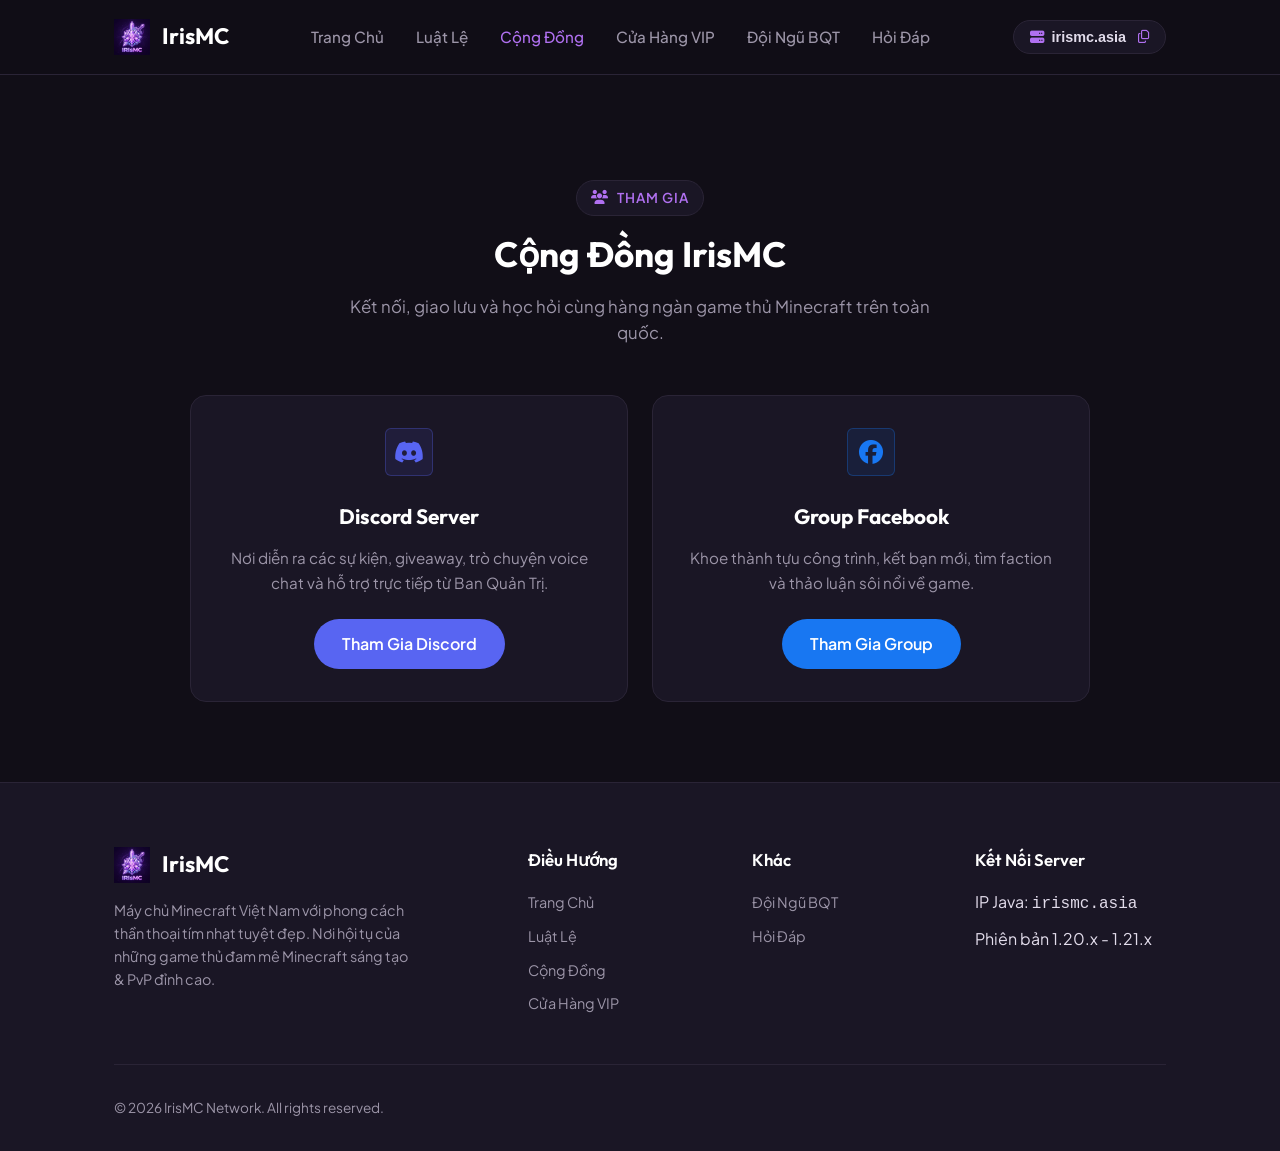
==== pages/community.html @ c966b24e "Add files via upload" ====
<!DOCTYPE html>
<html lang="vi">

<head>
    <meta charset="UTF-8">
    <meta name="viewport" content="width=device-width, initial-scale=1.0">
    <title>IrisMC - Cộng Đồng</title>
    <link rel="icon" type="image/png" href="../assets/logo.png">
    <link rel="stylesheet" href="https://cdnjs.cloudflare.com/ajax/libs/font-awesome/6.4.2/css/all.min.css">
    <link rel="stylesheet" href="../style.css">
</head>

<body>
    <header class="header">
        <div class="container nav-wrapper">
            <a href="../index.html" class="brand-logo">
                <img src="../assets/logo.png" alt="IrisMC Logo" width="44" height="44">
                <span class="brand-name">IrisMC</span>
            </a>

            <ul class="nav-menu">
                <li><a href="../index.html" class="nav-link">Trang Chủ</a></li>
                <li><a href="rules.html" class="nav-link">Luật Lệ</a></li>
                <li><a href="community.html" class="nav-link active">Cộng Đồng</a></li>
                <li><a href="ranks.html" class="nav-link">Cửa Hàng VIP</a></li>
                <li><a href="staff.html" class="nav-link">Đội Ngũ BQT</a></li>
                <li><a href="faq.html" class="nav-link">Hỏi Đáp</a></li>
            </ul>

            <div class="nav-actions">
                <button class="btn-ip-pill js-copy-ip" title="Click để chép IP server">
                    <i class="fa-solid fa-server"></i>
                    <span>irismc.asia</span>
                    <i class="fa-regular fa-copy" style="font-size: 0.8rem; margin-left: 4px;"></i>
                </button>
                <button class="btn-toggle-menu" aria-label="Mở menu mobile">
                    <i class="fa-solid fa-bars"></i>
                </button>
            </div>
        </div>
    </header>

    <div style="padding-top: 100px;"></div>

    <section class="section">
        <div class="container">
            <div class="text-center">
                <span class="section-tag"><i class="fa-solid fa-users"></i> Tham Gia</span>
                <h2 class="section-title">Cộng Đồng IrisMC</h2>
                <p class="section-desc">Kết nối, giao lưu và học hỏi cùng hàng ngàn game thủ Minecraft trên toàn quốc.
                </p>
            </div>

            <div class="gamemode-grid" style="max-width: 900px; margin: 0 auto;">
                <div class="gamemode-card"
                    style="text-align: center; display: flex; flex-direction: column; align-items: center; justify-content: center;">
                    <div class="gamemode-icon"
                        style="background: rgba(88, 101, 242, 0.1); border-color: rgba(88, 101, 242, 0.3); color: #5865F2;">
                        <i class="fa-brands fa-discord"></i>
                    </div>
                    <h3 class="gamemode-title">Discord Server</h3>
                    <p class="gamemode-desc">Nơi diễn ra các sự kiện, giveaway, trò chuyện voice chat và hỗ trợ trực
                        tiếp từ Ban Quản Trị.</p>
                    <a href="https://discord.gg/JAzSKUYzag" target="_blank" class="btn-primary" style="background: #5865F2;">Tham
                        Gia Discord</a>
                </div>

                <div class="gamemode-card"
                    style="text-align: center; display: flex; flex-direction: column; align-items: center; justify-content: center;">
                    <div class="gamemode-icon"
                        style="background: rgba(24, 119, 242, 0.1); border-color: rgba(24, 119, 242, 0.3); color: #1877F2;">
                        <i class="fa-brands fa-facebook"></i>
                    </div>
                    <h3 class="gamemode-title">Group Facebook</h3>
                    <p class="gamemode-desc">Khoe thành tựu công trình, kết bạn mới, tìm faction và thảo luận sôi nổi về
                        game.</p>
                    <a href="https://facebook.com" target="_blank" class="btn-primary" style="background: #1877F2;">Tham
                        Gia Group</a>
                </div>
            </div>
        </div>
    </section>

    <!-- Footer -->
    <footer class="footer">
        <div class="container">
            <div class="footer-grid">
                <div class="footer-brand">
                    <a href="../index.html" class="brand-logo">
                        <img src="../assets/logo.png" alt="IrisMC Logo" width="36" height="36">
                        <span class="brand-name">IrisMC</span>
                    </a>
                    <p>Máy chủ Minecraft Việt Nam với phong cách thần thoại tím nhạt tuyệt đẹp. Nơi hội tụ của những
                        game thủ đam mê Minecraft sáng tạo & PvP đỉnh cao.</p>
                </div>

                <div>
                    <h4 class="footer-title">Điều Hướng</h4>
                    <ul class="footer-links">
                        <li><a href="../index.html">Trang Chủ</a></li>
                        <li><a href="rules.html">Luật Lệ</a></li>
                        <li><a href="community.html">Cộng Đồng</a></li>
                        <li><a href="ranks.html">Cửa Hàng VIP</a></li>
                    </ul>
                </div>

                <div>
                    <h4 class="footer-title">Khác</h4>
                    <ul class="footer-links">
                        <li><a href="staff.html">Đội Ngũ BQT</a></li>
                        <li><a href="faq.html">Hỏi Đáp</a></li>
                    </ul>
                </div>

                <div>
                    <h4 class="footer-title">Kết Nối Server</h4>
                    <ul class="footer-links">
                        <li>IP Java: <code>irismc.asia</code></li>
                        <li>Phiên bản 1.20.x - 1.21.x</li>
                    </ul>
                </div>
            </div>

            <div class="footer-bottom">
                <div>&copy; 2026 IrisMC Network. All rights reserved.</div>
            </div>
        </div>
    </footer>
    <script src="../script.js"></script>
</body>

</html>
---- style.css ----
/* ==========================================================================
   IrisMC Server Website - Simple & Clean Design System
   Theme: Minimalist Dark with Light Purple Accent
   ========================================================================== */

@import url('https://fonts.googleapis.com/css2?family=Outfit:wght@400;600;700&family=Plus+Jakarta+Sans:wght@400;500;600&display=swap');

/* --- CSS Variables / Design Tokens --- */
:root {
    /* Simple Dark Theme Palette */
    --bg-main: #110e17;       /* Very dark purple-grey */
    --bg-card: #1a1625;       /* Slightly lighter for cards */
    --bg-hover: #231d33;      /* Hover state for interactive elements */
    
    /* Simplified Purple Accents */
    --purple-primary: #b070f0; /* Clean medium-light purple */
    --purple-light: #d8b4fe;   /* Soft lavender for highlights */
    
    /* Text Colors */
    --text-main: #e2dceb;
    --text-muted: #9c95a8;
    
    /* UI Elements */
    --border-color: #2a2436;
    
    /* Typography */
    --font-heading: 'Outfit', sans-serif;
    --font-body: 'Plus Jakarta Sans', sans-serif;
    
    /* Spacing & Borders */
    --radius-sm: 6px;
    --radius-md: 10px;
    --radius-lg: 16px;
    --radius-full: 99px;

    --transition: all 0.2s ease-in-out;
}

/* --- Global Reset & Base Styles --- */
*, *::before, *::after {
    box-sizing: border-box;
    margin: 0;
    padding: 0;
}

html {
    scroll-behavior: smooth;
    font-size: 16px;
}

body {
    background-color: var(--bg-main);
    color: var(--text-main);
    font-family: var(--font-body);
    line-height: 1.6;
    overflow-x: hidden;
}

/* Custom Scrollbar - Simplified */
::-webkit-scrollbar {
    width: 8px;
}
::-webkit-scrollbar-track {
    background: var(--bg-main);
}
::-webkit-scrollbar-thumb {
    background: var(--border-color);
    border-radius: 4px;
}
::-webkit-scrollbar-thumb:hover {
    background: var(--purple-primary);
}

a {
    color: inherit;
    text-decoration: none;
}

/* --- Container & Typography --- */
.container {
    width: 100%;
    max-width: 1100px; /* Slightly narrower for a cleaner look */
    margin: 0 auto;
    padding: 0 1.5rem;
}

.section-tag {
    display: inline-flex;
    align-items: center;
    gap: 8px;
    padding: 6px 14px;
    background: var(--bg-card);
    border: 1px solid var(--border-color);
    border-radius: var(--radius-full);
    color: var(--purple-primary);
    font-size: 0.85rem;
    font-weight: 600;
    text-transform: uppercase;
    letter-spacing: 1px;
    margin-bottom: 1rem;
}

.section-title {
    font-family: var(--font-heading);
    font-size: 2.2rem;
    font-weight: 700;
    line-height: 1.3;
    margin-bottom: 1rem;
    color: #ffffff;
}

.section-desc {
    color: var(--text-muted);
    font-size: 1.05rem;
    max-width: 600px;
    margin: 0 auto 3rem auto;
}

.text-center {
    text-align: center;
}

/* --- Header / Navbar --- */
.header {
    position: fixed;
    top: 0;
    left: 0;
    right: 0;
    z-index: 100;
    padding: 1.2rem 0;
    background: rgba(17, 14, 23, 0.95);
    border-bottom: 1px solid var(--border-color);
    backdrop-filter: blur(8px);
}

.nav-wrapper {
    display: flex;
    align-items: center;
    justify-content: space-between;
}

.brand-logo {
    display: flex;
    align-items: center;
    gap: 12px;
}

.brand-logo img {
    width: 36px;
    height: 36px;
    object-fit: contain;
}

.brand-name {
    font-family: var(--font-heading);
    font-size: 1.4rem;
    font-weight: 700;
    color: #ffffff;
}

.nav-menu {
    display: flex;
    align-items: center;
    gap: 2rem;
    list-style: none;
}

.nav-link {
    font-weight: 500;
    font-size: 0.95rem;
    color: var(--text-muted);
    transition: var(--transition);
}

.nav-link:hover, .nav-link.active {
    color: var(--purple-primary);
}

.nav-actions {
    display: flex;
    align-items: center;
    gap: 1rem;
}

.btn-ip-pill {
    display: inline-flex;
    align-items: center;
    gap: 8px;
    background: var(--bg-card);
    border: 1px solid var(--border-color);
    padding: 8px 16px;
    border-radius: var(--radius-full);
    color: var(--text-main);
    font-weight: 600;
    font-size: 0.9rem;
    cursor: pointer;
    transition: var(--transition);
}

.btn-ip-pill:hover {
    border-color: var(--purple-primary);
    color: #ffffff;
}

.btn-ip-pill:active {
    transform: scale(0.95);
}

.btn-ip-pill i {
    color: var(--purple-primary);
}

.btn-toggle-menu {
    display: none;
    background: none;
    border: none;
    color: var(--text-main);
    font-size: 1.5rem;
    cursor: pointer;
}

/* --- Hero Section --- */
.hero {
    padding: 10rem 0 6rem 0;
    display: flex;
    align-items: center;
    justify-content: center;
    position: relative;
}

.hero-content {
    text-align: center;
    max-width: 800px;
    margin: 0 auto;
}

.hero-badge {
    display: inline-flex;
    align-items: center;
    gap: 10px;
    padding: 6px 18px;
    background: var(--bg-card);
    border: 1px solid var(--border-color);
    border-radius: var(--radius-full);
    margin-bottom: 2rem;
}

.pulse-dot {
    width: 8px;
    height: 8px;
    background-color: #4ade80;
    border-radius: 50%;
}

.hero-badge-text {
    font-size: 0.9rem;
    font-weight: 600;
    color: var(--text-main);
}

.hero-title {
    font-family: var(--font-heading);
    font-size: 3.5rem;
    font-weight: 700;
    line-height: 1.2;
    margin-bottom: 1.5rem;
    color: #ffffff;
}

.hero-title span {
    color: var(--purple-primary);
}

.hero-subtitle {
    font-size: 1.1rem;
    color: var(--text-muted);
    line-height: 1.6;
    margin-bottom: 3rem;
}

.hero-buttons {
    display: flex;
    align-items: center;
    justify-content: center;
    gap: 1rem;
    flex-wrap: wrap;
}

/* Button Styles - Simplified */
.btn-primary {
    display: inline-flex;
    align-items: center;
    gap: 10px;
    background: var(--purple-primary);
    color: #ffffff;
    font-weight: 600;
    font-size: 1rem;
    padding: 12px 28px;
    border-radius: var(--radius-full);
    border: none;
    cursor: pointer;
    transition: var(--transition);
}

.btn-primary:hover {
    background: #c38cf9;
}

.btn-primary:active {
    transform: scale(0.95);
}

.btn-secondary {
    display: inline-flex;
    align-items: center;
    gap: 10px;
    background: var(--bg-card);
    color: var(--text-main);
    font-weight: 600;
    font-size: 1rem;
    padding: 12px 28px;
    border-radius: var(--radius-full);
    border: 1px solid var(--border-color);
    cursor: pointer;
    transition: var(--transition);
}

.btn-secondary:hover {
    background: var(--bg-hover);
    border-color: var(--purple-primary);
}

.btn-secondary:active {
    transform: scale(0.95);
}

/* Quick Stats Bar */
.stats-grid {
    display: grid;
    grid-template-columns: repeat(4, 1fr);
    gap: 1rem;
    margin-top: 5rem;
}

.stat-card {
    background: var(--bg-card);
    border: 1px solid var(--border-color);
    border-radius: var(--radius-md);
    padding: 1.5rem;
    text-align: center;
}

.stat-icon {
    font-size: 1.5rem;
    color: var(--purple-primary);
    margin-bottom: 0.5rem;
}

.stat-number {
    font-family: var(--font-heading);
    font-size: 1.5rem;
    font-weight: 700;
    color: #ffffff;
    margin-bottom: 0.25rem;
}

.stat-label {
    font-size: 0.85rem;
    color: var(--text-muted);
}

/* --- Common Section Styles --- */
.section {
    padding: 5rem 0;
}

/* --- Gamemodes Section --- */
.gamemode-grid {
    display: grid;
    grid-template-columns: repeat(auto-fit, minmax(250px, 1fr));
    gap: 1.5rem;
}

.gamemode-card {
    background: var(--bg-card);
    border: 1px solid var(--border-color);
    border-radius: var(--radius-lg);
    padding: 2rem;
    display: flex;
    flex-direction: column;
    transition: var(--transition);
}

.gamemode-card:hover {
    border-color: var(--purple-primary);
}

.gamemode-icon {
    width: 48px;
    height: 48px;
    background: var(--bg-main);
    border: 1px solid var(--border-color);
    border-radius: var(--radius-sm);
    display: flex;
    align-items: center;
    justify-content: center;
    font-size: 1.5rem;
    color: var(--purple-primary);
    margin-bottom: 1.5rem;
}

.gamemode-title {
    font-family: var(--font-heading);
    font-size: 1.3rem;
    font-weight: 700;
    margin-bottom: 0.8rem;
    color: #ffffff;
}

.gamemode-desc {
    color: var(--text-muted);
    font-size: 0.95rem;
    margin-bottom: 1.5rem;
    flex-grow: 1;
}

.gamemode-tags {
    display: flex;
    flex-wrap: wrap;
    gap: 6px;
}

.tag {
    font-size: 0.75rem;
    padding: 4px 10px;
    background: var(--bg-main);
    border: 1px solid var(--border-color);
    border-radius: var(--radius-sm);
    color: var(--text-muted);
}

/* --- Server Features Section --- */
.features-grid {
    display: grid;
    grid-template-columns: repeat(auto-fit, minmax(300px, 1fr));
    gap: 1.5rem;
}

.feature-box {
    display: flex;
    align-items: flex-start;
    gap: 1.2rem;
    background: var(--bg-card);
    border: 1px solid var(--border-color);
    border-radius: var(--radius-md);
    padding: 1.5rem;
    transition: var(--transition);
}

.feature-box:active {
    transform: scale(0.98);
}

.feature-icon-wrapper {
    flex-shrink: 0;
    font-size: 1.5rem;
    color: var(--purple-primary);
}

.feature-info h4 {
    font-family: var(--font-heading);
    font-size: 1.1rem;
    font-weight: 600;
    margin-bottom: 0.4rem;
    color: #ffffff;
}

.feature-info p {
    color: var(--text-muted);
    font-size: 0.9rem;
}

/* --- Ranks & VIP Store Showcase --- */
.ranks-grid {
    display: grid;
    grid-template-columns: repeat(auto-fit, minmax(240px, 1fr));
    gap: 1.5rem;
}

.rank-card {
    background: var(--bg-card);
    border: 1px solid var(--border-color);
    border-radius: var(--radius-lg);
    padding: 2rem 1.5rem;
    text-align: center;
    display: flex;
    flex-direction: column;
    transition: var(--transition);
}

.rank-card:active {
    transform: scale(0.98);
}

.rank-card.popular {
    border-color: var(--purple-primary);
    position: relative;
}

.popular-badge {
    position: absolute;
    top: -12px;
    left: 50%;
    transform: translateX(-50%);
    background: var(--purple-primary);
    color: #ffffff;
    font-size: 0.75rem;
    font-weight: 700;
    padding: 4px 12px;
    border-radius: var(--radius-full);
}

.rank-name {
    font-family: var(--font-heading);
    font-size: 1.5rem;
    font-weight: 700;
    margin-bottom: 0.5rem;
    color: #ffffff;
}

.rank-price {
    font-size: 1.8rem;
    font-weight: 700;
    color: var(--purple-primary);
    margin-bottom: 1.5rem;
}

.rank-price span {
    font-size: 0.9rem;
    color: var(--text-muted);
    font-weight: 400;
}

.rank-features {
    list-style: none;
    margin-bottom: 2rem;
    text-align: left;
    flex-grow: 1;
}

.rank-features li {
    padding: 6px 0;
    font-size: 0.9rem;
    color: var(--text-muted);
    display: flex;
    align-items: center;
    gap: 8px;
}

.rank-features li i {
    color: var(--purple-primary);
    font-size: 0.8rem;
}

/* --- Staff Section --- */
.staff-section-tag {
    display: inline-flex;
    align-items: center;
    justify-content: center;
    gap: 15px;
    color: rgba(176, 112, 240, 0.4);
    font-size: 0.8rem;
    font-weight: 700;
    letter-spacing: 2px;
    text-transform: uppercase;
    margin-bottom: 1.5rem;
}

.staff-section-tag::before,
.staff-section-tag::after {
    content: "";
    display: inline-block;
    width: 30px;
    height: 1px;
    background: linear-gradient(90deg, transparent, rgba(176, 112, 240, 0.5));
}
.staff-section-tag::after {
    background: linear-gradient(90deg, rgba(176, 112, 240, 0.5), transparent);
}

.staff-section-tag span {
    color: #b070f0;
}

.staff-premium-grid {
    display: grid;
    grid-template-columns: repeat(2, 1fr);
    gap: 2rem;
    max-width: 960px;
    margin: 3rem auto 0 auto;
}

.staff-premium-card {
    background: #151221;
    border: 1px solid rgba(255, 255, 255, 0.04);
    border-radius: 20px;
    padding: 2.5rem 2rem;
    text-align: center;
    transition: all 0.3s cubic-bezier(0.16, 1, 0.3, 1);
    display: flex;
    flex-direction: column;
    align-items: center;
    box-shadow: 0 10px 40px -15px rgba(0, 0, 0, 0.7);
}

.staff-premium-card:hover {
    border-color: rgba(176, 112, 240, 0.3);
    transform: translateY(-5px);
    box-shadow: 0 20px 40px -10px rgba(176, 112, 240, 0.1), 0 10px 30px -15px rgba(0, 0, 0, 0.7);
}

.staff-premium-avatar-container {
    width: 100%;
    height: 320px;
    border-radius: 14px;
    background: radial-gradient(circle at center, #1b162e 0%, #0d0a14 100%);
    border: 1px solid rgba(255, 255, 255, 0.02);
    margin-bottom: 2rem;
    display: flex;
    align-items: center;
    justify-content: center;
    overflow: hidden;
    position: relative;
}

.staff-premium-avatar-img {
    height: 80%;
    object-fit: contain;
    image-rendering: pixelated;
    transition: transform 0.4s cubic-bezier(0.16, 1, 0.3, 1);
}

.staff-premium-card:hover .staff-premium-avatar-img {
    transform: translateY(-8px) scale(1.06);
}

.staff-premium-name {
    font-family: var(--font-heading);
    font-size: 1.6rem;
    font-weight: 700;
    color: #ffffff;
    margin-bottom: 0.75rem;
    letter-spacing: 0.5px;
}

.staff-premium-badges {
    display: flex;
    flex-wrap: wrap;
    gap: 8px;
    justify-content: center;
    margin-bottom: 1.5rem;
}

.staff-badge {
    font-size: 0.75rem;
    font-weight: 600;
    padding: 5px 12px;
    border-radius: 99px;
    letter-spacing: 0.3px;
    text-transform: capitalize;
}

.badge-owner {
    background: rgba(245, 158, 11, 0.08);
    border: 1px solid rgba(245, 158, 11, 0.3);
    color: #f59e0b;
}

.badge-admin {
    background: rgba(255, 255, 255, 0.04);
    border: 1px solid rgba(255, 255, 255, 0.12);
    color: var(--text-main);
}

.badge-gray {
    background: rgba(255, 255, 255, 0.04);
    border: 1px solid rgba(255, 255, 255, 0.12);
    color: var(--text-muted);
}

.staff-premium-desc {
    font-size: 0.95rem;
    line-height: 1.7;
    color: var(--text-muted);
    margin-bottom: 2rem;
    max-width: 90%;
    flex-grow: 1;
}

.staff-premium-buttons {
    display: flex;
    gap: 12px;
    width: 100%;
    justify-content: center;
}

.btn-premium-action {
    display: inline-flex;
    align-items: center;
    justify-content: center;
    gap: 8px;
    font-weight: 600;
    font-size: 0.9rem;
    padding: 10px 24px;
    border-radius: 99px;
    transition: all 0.2s ease-in-out;
    cursor: pointer;
    text-decoration: none;
    flex: 1;
    max-width: 150px;
}

.btn-premium-action.btn-blue {
    background: #4f46e5;
    color: #ffffff;
    border: none;
}

.btn-premium-action.btn-blue:hover {
    background: #4338ca;
    transform: translateY(-2px);
    box-shadow: 0 4px 12px rgba(79, 70, 229, 0.3);
}

.btn-premium-action.btn-blue:active {
    transform: translateY(0);
}

.btn-premium-action.btn-outline {
    background: rgba(255, 255, 255, 0.02);
    border: 1px solid rgba(255, 255, 255, 0.15);
    color: #ffffff;
}

.btn-premium-action.btn-outline:hover {
    background: rgba(255, 255, 255, 0.07);
    border-color: rgba(255, 255, 255, 0.3);
    transform: translateY(-2px);
}

.btn-premium-action.btn-outline:active {
    transform: translateY(0);
}

@media (max-width: 868px) {
    .staff-premium-grid {
        grid-template-columns: 1fr;
        gap: 2rem;
        max-width: 480px;
    }
}

/* --- FAQ Section --- */
.faq-accordion {
    max-width: 700px;
    margin: 0 auto;
    display: flex;
    flex-direction: column;
    gap: 0.8rem;
}

.faq-item {
    background: var(--bg-card);
    border: 1px solid var(--border-color);
    border-radius: var(--radius-md);
    overflow: hidden;
}

.faq-header {
    padding: 1.2rem 1.5rem;
    display: flex;
    align-items: center;
    justify-content: space-between;
    cursor: pointer;
    font-weight: 600;
    font-size: 1rem;
    color: #ffffff;
    user-select: none;
}

.faq-header i {
    color: var(--purple-primary);
    transition: var(--transition);
}

.faq-item.active .faq-header i {
    transform: rotate(180deg);
}

.faq-body {
    max-height: 0;
    overflow: hidden;
    transition: max-height 0.3s ease;
    padding: 0 1.5rem;
    color: var(--text-muted);
    font-size: 0.95rem;
    line-height: 1.6;
}

.faq-item.active .faq-body {
    max-height: 200px;
    padding: 0 1.5rem 1.2rem 1.5rem;
}

/* --- Footer --- */
.footer {
    background: var(--bg-card);
    border-top: 1px solid var(--border-color);
    padding: 4rem 0 2rem 0;
}

.footer-grid {
    display: grid;
    grid-template-columns: 2fr 1fr 1fr 1fr;
    gap: 2rem;
    margin-bottom: 3rem;
}

.footer-brand p {
    color: var(--text-muted);
    font-size: 0.9rem;
    margin: 1rem 0;
    max-width: 300px;
}

.footer-title {
    font-family: var(--font-heading);
    font-size: 1.05rem;
    font-weight: 600;
    color: #ffffff;
    margin-bottom: 1rem;
}

.footer-links {
    list-style: none;
    display: flex;
    flex-direction: column;
    gap: 0.5rem;
}

.footer-links a {
    color: var(--text-muted);
    font-size: 0.9rem;
    transition: var(--transition);
}

.footer-links a:hover {
    color: var(--purple-primary);
}

.social-links {
    display: flex;
    gap: 0.8rem;
}

.social-btn {
    width: 36px;
    height: 36px;
    border-radius: var(--radius-sm);
    background: var(--bg-main);
    border: 1px solid var(--border-color);
    display: flex;
    align-items: center;
    justify-content: center;
    color: var(--text-muted);
    transition: var(--transition);
}

.social-btn:hover {
    color: var(--purple-primary);
    border-color: var(--purple-primary);
}

.social-btn:active {
    transform: scale(0.9);
}

.footer-bottom {
    border-top: 1px solid var(--border-color);
    padding-top: 2rem;
    display: flex;
    align-items: center;
    justify-content: space-between;
    color: var(--text-muted);
    font-size: 0.85rem;
    flex-wrap: wrap;
    gap: 1rem;
}

/* --- Toast Notification --- */
.toast-container {
    position: fixed;
    bottom: 2rem;
    right: 2rem;
    z-index: 1000;
    display: flex;
    flex-direction: column;
    gap: 10px;
    pointer-events: none;
}

.toast {
    pointer-events: auto;
    background: var(--bg-card);
    border: 1px solid var(--border-color);
    border-left: 4px solid var(--purple-primary);
    color: #ffffff;
    padding: 12px 20px;
    border-radius: var(--radius-sm);
    display: flex;
    align-items: center;
    gap: 10px;
    font-weight: 500;
    font-size: 0.95rem;
    animation: toastIn 0.3s ease forwards;
}

.toast i {
    color: var(--purple-primary);
}

@keyframes toastIn {
    from { opacity: 0; transform: translateY(15px); }
    to { opacity: 1; transform: translateY(0); }
}

/* --- Modal Dialog --- */
.modal-overlay {
    position: fixed;
    top: 0;
    left: 0;
    width: 100%;
    height: 100%;
    background: rgba(0, 0, 0, 0.6);
    z-index: 1000;
    display: flex;
    align-items: center;
    justify-content: center;
    opacity: 0;
    pointer-events: none;
    transition: var(--transition);
}

.modal-overlay.active {
    opacity: 1;
    pointer-events: auto;
}

.modal-content {
    background: var(--bg-main);
    border: 1px solid var(--border-color);
    border-radius: var(--radius-lg);
    width: 90%;
    max-width: 500px;
    padding: 2rem;
    position: relative;
    transform: translateY(20px);
    transition: var(--transition);
}

.modal-overlay.active .modal-content {
    transform: translateY(0);
}

.modal-close {
    position: absolute;
    top: 1rem;
    right: 1rem;
    background: none;
    border: none;
    color: var(--text-muted);
    font-size: 1.2rem;
    cursor: pointer;
}

.modal-close:hover {
    color: var(--text-main);
}

.modal-title {
    font-family: var(--font-heading);
    font-size: 1.5rem;
    font-weight: 700;
    color: #ffffff;
    margin-bottom: 1rem;
}

/* --- Responsive Media Queries --- */
@media (max-width: 992px) {
    .stats-grid {
        grid-template-columns: repeat(2, 1fr);
    }
    .footer-grid {
        grid-template-columns: 1fr 1fr;
    }
    .hero-title {
        font-size: 2.8rem;
    }
}

@media (max-width: 768px) {
    .nav-menu {
        position: fixed;
        top: 70px;
        left: 0;
        right: 0;
        background: var(--bg-card);
        border-bottom: 1px solid var(--border-color);
        flex-direction: column;
        padding: 1.5rem;
        gap: 1rem;
        display: none;
    }

    .nav-menu.active {
        display: flex;
    }

    .btn-toggle-menu {
        display: block;
    }

    .stats-grid, .footer-grid {
        grid-template-columns: 1fr;
    }

    .hero-title {
        font-size: 2.2rem;
    }
}

/* ==========================================
   Live Minecraft Server Status Component
   ========================================== */
.status-section {
    padding: 3rem 0;
    position: relative;
}

.status-card-box {
    background: var(--bg-card);
    border: 1px solid var(--border-color);
    border-radius: var(--radius-lg);
    padding: 2rem;
    box-shadow: 0 10px 30px rgba(0, 0, 0, 0.3);
    transition: var(--transition);
}

.status-card-box:hover {
    border-color: rgba(176, 112, 240, 0.4);
}

.status-card-header {
    display: flex;
    align-items: center;
    justify-content: space-between;
    flex-wrap: wrap;
    gap: 1rem;
    padding-bottom: 1.5rem;
    border-bottom: 1px solid var(--border-color);
    margin-bottom: 1.5rem;
}

.status-title-group {
    display: flex;
    align-items: center;
    gap: 12px;
}

.status-card-title {
    font-family: var(--font-heading);
    font-size: 1.4rem;
    font-weight: 700;
    color: #ffffff;
}

.badge-live {
    background: rgba(176, 112, 240, 0.15);
    color: var(--purple-primary);
    border: 1px solid rgba(176, 112, 240, 0.3);
    font-size: 0.75rem;
    font-weight: 700;
    padding: 2px 8px;
    border-radius: var(--radius-sm);
    letter-spacing: 0.5px;
}

.status-actions {
    display: flex;
    align-items: center;
    gap: 1rem;
}

.status-timestamp {
    font-size: 0.85rem;
    color: var(--text-muted);
}

.btn-refresh {
    display: inline-flex;
    align-items: center;
    gap: 6px;
    background: rgba(255, 255, 255, 0.05);
    border: 1px solid var(--border-color);
    color: var(--text-main);
    padding: 6px 14px;
    border-radius: var(--radius-full);
    font-size: 0.85rem;
    font-weight: 600;
    cursor: pointer;
    transition: var(--transition);
}

.btn-refresh:hover {
    background: var(--bg-hover);
    color: #ffffff;
    border-color: var(--purple-primary);
}

.status-details-grid {
    display: grid;
    grid-template-columns: repeat(4, 1fr);
    gap: 1.25rem;
    margin-bottom: 1.5rem;
}

.status-detail-card {
    background: rgba(0, 0, 0, 0.2);
    border: 1px solid var(--border-color);
    border-radius: var(--radius-md);
    padding: 1.25rem;
    display: flex;
    flex-direction: column;
    justify-content: space-between;
}

.detail-label {
    font-size: 0.85rem;
    color: var(--text-muted);
    margin-bottom: 8px;
    display: flex;
    align-items: center;
    gap: 6px;
}

.detail-label i {
    color: var(--purple-primary);
}

.detail-value {
    font-size: 1.3rem;
    font-weight: 700;
    color: #ffffff;
    font-family: var(--font-heading);
}

.text-online {
    color: #4ade80;
}

.text-offline {
    color: #ef4444;
}

.progress-bar-bg {
    width: 100%;
    height: 6px;
    background: rgba(255, 255, 255, 0.1);
    border-radius: var(--radius-full);
    overflow: hidden;
    margin-top: 10px;
}

.progress-bar-fill {
    height: 100%;
    background: linear-gradient(90deg, var(--purple-primary), var(--purple-light));
    border-radius: var(--radius-full);
    transition: width 0.5s ease-in-out;
}

.motd-banner {
    background: rgba(176, 112, 240, 0.08);
    border: 1px dashed rgba(176, 112, 240, 0.25);
    border-radius: var(--radius-md);
    padding: 1rem 1.25rem;
    display: flex;
    align-items: flex-start;
    gap: 12px;
}

.motd-icon {
    color: var(--purple-primary);
    font-size: 1.2rem;
    margin-top: 2px;
}

.motd-content {
    flex: 1;
}

.motd-title {
    font-size: 0.8rem;
    text-transform: uppercase;
    letter-spacing: 0.5px;
    color: var(--purple-light);
    font-weight: 700;
    margin-bottom: 2px;
}

.motd-text {
    font-size: 0.95rem;
    color: var(--text-main);
    font-family: monospace, sans-serif;
    word-break: break-word;
}

@media (max-width: 992px) {
    .status-details-grid {
        grid-template-columns: repeat(2, 1fr);
    }
}

@media (max-width: 576px) {
    .status-details-grid {
        grid-template-columns: 1fr;
    }
    .status-card-header {
        flex-direction: column;
        align-items: flex-start;
    }
}

/* ==========================================================================
   Ranks & VIP Store Custom Layout
   ========================================================================== */
.ranks-layout-wrapper {
    display: grid;
    grid-template-columns: 3fr 350px;
    gap: 2rem;
    align-items: start;
    margin-top: 3rem;
}

.ranks-main-content {
    width: 100%;
}

.ranks-sidebar {
    position: sticky;
    top: 100px;
    background: var(--bg-card);
    border: 1px solid var(--border-color);
    border-radius: var(--radius-lg);
    padding: 1.5rem;
    display: flex;
    flex-direction: column;
    align-items: center;
    gap: 1.5rem;
    box-shadow: 0 10px 30px rgba(0, 0, 0, 0.4);
}

.ranks-sidebar-title {
    font-family: var(--font-heading);
    font-size: 1.15rem;
    font-weight: 700;
    color: #ffffff;
    text-align: center;
    width: 100%;
    padding-bottom: 0.75rem;
    border-bottom: 1px solid var(--border-color);
}

.ranks-sidebar iframe {
    border-radius: 12px;
    border: none;
    background: #151221;
}

/* Card Accent Styling */
.rank-card.rank-member {
    border-color: rgba(148, 163, 184, 0.15);
}
.rank-card.rank-member .rank-price {
    color: #94a3b8;
}
.rank-card.rank-member:hover {
    border-color: #94a3b8;
    box-shadow: 0 8px 30px rgba(148, 163, 184, 0.1);
}

.rank-card.rank-iris {
    border-color: rgba(234, 179, 8, 0.15);
}
.rank-card.rank-iris .rank-price {
    color: #eab308;
}
.rank-card.rank-iris:hover {
    border-color: #eab308;
    box-shadow: 0 8px 30px rgba(234, 179, 8, 0.1);
}

.rank-card.rank-irisplus {
    border-color: rgba(6, 182, 212, 0.15);
}
.rank-card.rank-irisplus .rank-price {
    color: #06b6d4;
}
.rank-card.rank-irisplus:hover {
    border-color: #06b6d4;
    box-shadow: 0 8px 30px rgba(6, 182, 212, 0.1);
}

.rank-card.rank-irisgod {
    border-color: rgba(239, 68, 68, 0.15);
}
.rank-card.rank-irisgod .rank-price {
    color: #ef4444;
}
.rank-card.rank-irisgod:hover {
    border-color: #ef4444;
    box-shadow: 0 8px 30px rgba(239, 68, 68, 0.1);
}

.rank-card.rank-media {
    border-color: rgba(236, 72, 153, 0.15);
}
.rank-card.rank-media .rank-price {
    color: #ec4899;
}
.rank-card.rank-media:hover {
    border-color: #ec4899;
    box-shadow: 0 8px 30px rgba(236, 72, 153, 0.1);
}

.rank-card.rank-booster {
    border-color: rgba(168, 85, 247, 0.15);
}
.rank-card.rank-booster .rank-price {
    color: #a855f7;
}
.rank-card.rank-booster:hover {
    border-color: #a855f7;
    box-shadow: 0 8px 30px rgba(168, 85, 247, 0.1);
}

@media (max-width: 1024px) {
    .ranks-layout-wrapper {
        grid-template-columns: 1fr;
    }
    .ranks-sidebar {
        position: static;
        margin-top: 3rem;
        max-width: 380px;
        margin-left: auto;
        margin-right: auto;
    }
}
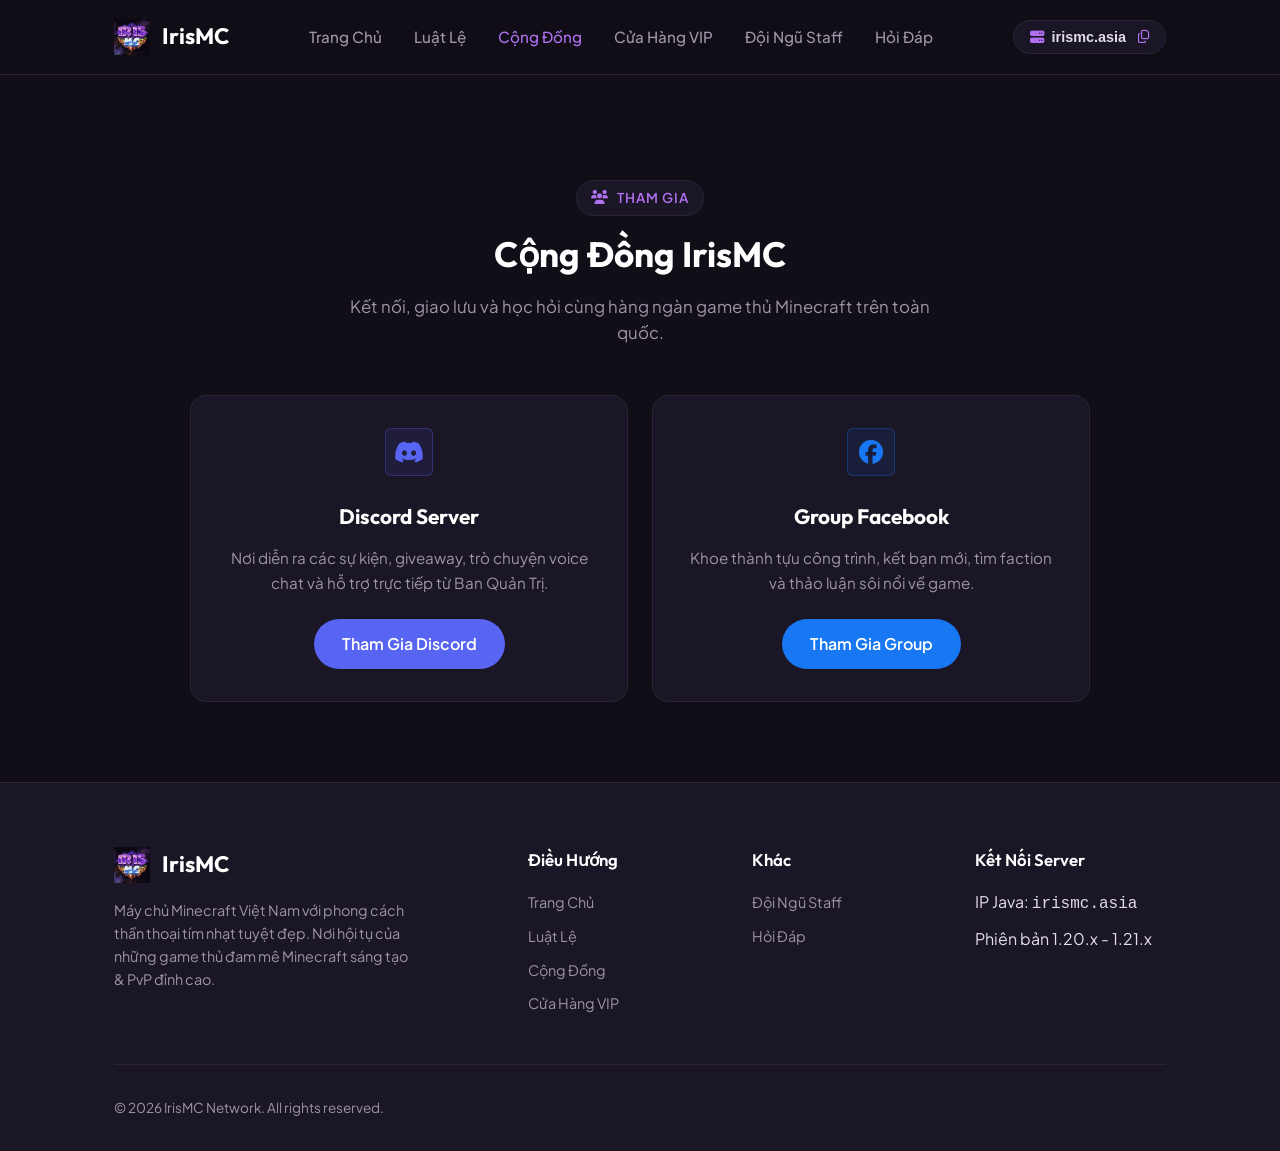
==== commit caaaf4da: "Update community.html" ====
--- a/pages/community.html
+++ b/pages/community.html
@@ -23,7 +23,7 @@
                 <li><a href="rules.html" class="nav-link">Luật Lệ</a></li>
                 <li><a href="community.html" class="nav-link active">Cộng Đồng</a></li>
                 <li><a href="ranks.html" class="nav-link">Cửa Hàng VIP</a></li>
-                <li><a href="staff.html" class="nav-link">Đội Ngũ BQT</a></li>
+                <li><a href="staff.html" class="nav-link">Đội Ngũ Staff</a></li>
                 <li><a href="faq.html" class="nav-link">Hỏi Đáp</a></li>
             </ul>
 
@@ -107,7 +107,7 @@
                 <div>
                     <h4 class="footer-title">Khác</h4>
                     <ul class="footer-links">
-                        <li><a href="staff.html">Đội Ngũ BQT</a></li>
+                        <li><a href="staff.html">Đội Ngũ Staff</a></li>
                         <li><a href="faq.html">Hỏi Đáp</a></li>
                     </ul>
                 </div>
@@ -129,4 +129,4 @@
     <script src="../script.js"></script>
 </body>
 
-</html>+</html>
